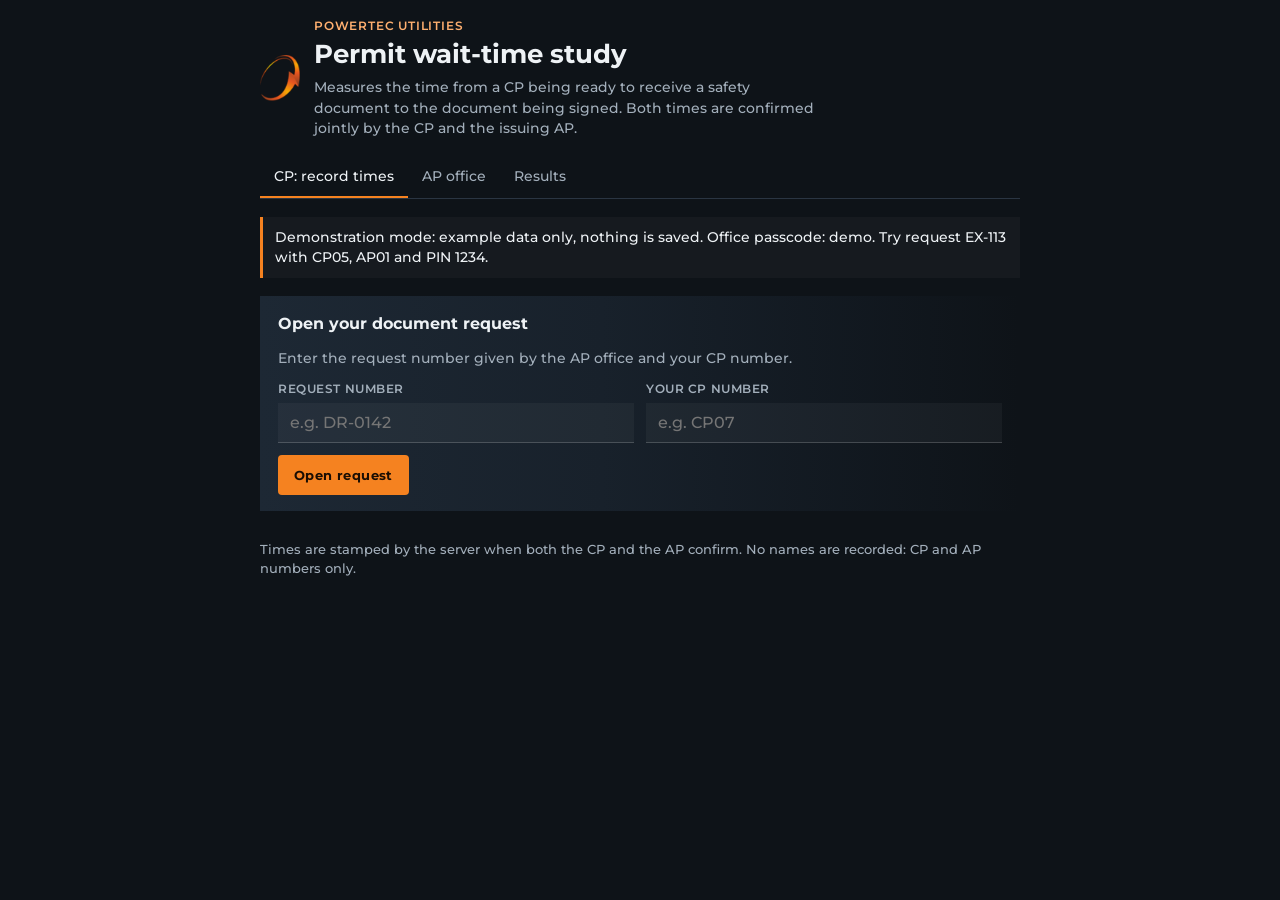
==== index.html @ 18c9f076 "Add files via upload" ====
<!doctype html>
<html lang="en-GB">
<head>
<meta charset="utf-8">
<meta name="viewport" content="width=device-width, initial-scale=1, viewport-fit=cover">
<title>Permit Wait-Time Study</title>
<meta name="description" content="Records the time from a CP being ready to receive a safety document to the document being signed.">
<meta name="theme-color" content="#0E1318">
<link rel="icon" type="image/png" href="favicon.png">
<link rel="apple-touch-icon" href="mark.png">
<link rel="preconnect" href="https://fonts.googleapis.com">
<link rel="preconnect" href="https://fonts.gstatic.com" crossorigin>
<link rel="stylesheet" href="https://fonts.googleapis.com/css2?family=Montserrat:wght@500;600;700&family=JetBrains+Mono:wght@500;700&display=swap">
<link rel="stylesheet" href="styles.css?v=1">
</head>
<body>
<div class="wrap">
  <header class="top">
    <img src="mark.png" alt="Powertec">
    <div>
      <div class="kicker">Powertec Utilities<span id="site-name"></span></div>
      <h1>Permit wait-time study</h1>
      <p>Measures the time from a CP being ready to receive a safety document to the document being signed. Both times are confirmed jointly by the CP and the issuing AP.</p>
    </div>
  </header>

  <nav class="tabs" aria-label="Views">
    <a href="#cp" data-view="cp">CP: record times</a>
    <a href="#office" data-view="office">AP office</a>
    <a href="#results" data-view="results">Results</a>
  </nav>

  <div id="status" class="msg info">Loading the study record…</div>

  <!-- CP -->
  <section id="view-cp" class="view" hidden>
    <div class="panel">
      <h2>Open your document request</h2>
      <p>Enter the request number given by the AP office and your CP number.</p>
      <div class="row">
        <label class="f">Request number<input id="cp-req" placeholder="e.g. DR-0142" autocomplete="off" autocapitalize="characters"></label>
        <label class="f">Your CP number<input id="cp-no" placeholder="e.g. CP07" autocomplete="off" autocapitalize="characters"></label>
      </div>
      <div class="actions"><button class="primary" id="cp-open">Open request</button></div>
      <div id="cp-open-msg" class="msg err" hidden></div>
    </div>

    <div class="panel card" id="cp-card" hidden>
      <div class="actions spread"><h2 id="cp-title"></h2><span id="cp-chip" class="chip"></span></div>
      <dl class="kv" id="cp-kv"></dl>

      <div id="cp-step" class="card">
        <h2 id="cp-step-title"></h2>
        <p id="cp-step-help"></p>
        <div class="row">
          <label class="f" id="cp-loc-wrap">Where<select id="cp-loc"><option value="office">At the AP office</option><option value="site">On site, at the point of work</option></select></label>
          <label class="f" id="cp-cause-wrap" hidden>What held up the issue?<select id="cp-cause">
            <option value="none">Nothing, issued straight away</option>
            <option value="keys">AP locating keys</option>
            <option value="box">Lockout box not available</option>
            <option value="locks">Locks not where expected</option>
            <option value="doc">Document not prepared</option>
            <option value="busy">AP issuing another document</option>
            <option value="isolation">Isolation not yet complete</option>
            <option value="other">Other</option>
          </select></label>
        </div>
        <div class="row">
          <label class="f">Issuing AP number<input id="cp-ap" placeholder="e.g. AP03" autocomplete="off" autocapitalize="characters"></label>
          <label class="f">AP PIN<input id="cp-pin" type="password" inputmode="numeric" autocomplete="off" placeholder="Entered by the AP"></label>
        </div>
        <label class="check"><input type="checkbox" id="cp-agree"><span id="cp-agree-text"></span></label>
        <div class="actions"><button class="primary" id="cp-confirm">Confirm</button></div>
        <div id="cp-msg" class="msg" hidden></div>
      </div>

      <div id="cp-done" class="card" hidden>
        <p class="muted">Time from ready to signed</p>
        <div class="big" id="cp-wait"></div>
        <p id="cp-done-note"></p>
      </div>
    </div>
  </section>

  <!-- AP OFFICE -->
  <section id="view-office" class="view" hidden>
    <div class="panel" id="of-login">
      <h2>AP office passcode</h2>
      <p>The office passcode protects registering requests and setting PINs.</p>
      <div class="row"><label class="f">Passcode<input id="of-pass" type="password" autocomplete="current-password"></label></div>
      <div class="actions"><button class="primary" id="of-login-btn">Unlock</button></div>
      <div id="of-login-msg" class="msg err" hidden></div>
    </div>

    <div id="of-main" hidden>
      <div class="wrap">
        <div class="panel">
          <h2>Register an approved request</h2>
          <p>When the AP office approves a document request, register it here so the CP can open it by its number.</p>
          <div class="row">
            <label class="f">Request number<input id="of-req" placeholder="e.g. DR-0142" autocomplete="off" autocapitalize="characters"></label>
            <label class="f">CP number<input id="of-cp" placeholder="e.g. CP07" autocomplete="off" autocapitalize="characters"></label>
            <label class="f">Document<select id="of-type"><option>HV PTW</option><option>LV PTW</option><option>SFT</option><option>LOA</option><option>Other</option></select></label>
          </div>
          <div class="actions"><button class="primary" id="of-add">Register request</button></div>
          <div id="of-msg" class="msg" hidden></div>
        </div>

        <div class="panel">
          <h2>Open requests</h2>
          <div class="list" id="of-list"></div>
        </div>

        <div class="panel">
          <h2>AP PINs</h2>
          <p>Each issuing AP sets a PIN and enters it on the CP's phone to confirm arrival and receipt, so neither time can be recorded without both people present.</p>
          <div class="row">
            <label class="f">AP number<input id="ap-no" placeholder="e.g. AP03" autocomplete="off" autocapitalize="characters"></label>
            <label class="f">New PIN (4 to 6 digits)<input id="ap-pin" type="password" inputmode="numeric" autocomplete="new-password"></label>
          </div>
          <div class="actions"><button class="ghost" id="ap-save">Save PIN</button></div>
          <div id="ap-msg" class="msg" hidden></div>
          <div class="list" id="ap-list"></div>
        </div>

        <div class="panel">
          <h2>Example records</h2>
          <p>Load example records to show how the results look, and remove them before the real study starts.</p>
          <div class="actions"><button class="ghost" id="ex-load">Load examples</button><button class="ghost" id="ex-clear">Remove examples</button><a class="ghost" href="qr.html" style="color:var(--text);text-decoration:none;border:1px solid var(--line);border-radius:4px;padding:11px 16px;font:700 13px var(--head)">Print CP QR cards</a></div>
          <div id="ex-msg" class="msg" hidden></div>
        </div>
      </div>
    </div>
  </section>

  <!-- RESULTS -->
  <section id="view-results" class="view" hidden>
    <div class="wrap">
      <div class="panel">
        <h2>Cost settings</h2>
        <div class="row">
          <label class="f">People waiting per document<input id="rs-people" type="number" min="1" value="3"></label>
          <label class="f">Average hourly cost per person (£)<input id="rs-rate" type="number" min="0" value="45"></label>
        </div>
        <p>People waiting is the CP plus their working party. Change both figures to suit the site.</p>
      </div>
      <div class="stats" id="rs-stats"></div>
      <div class="panel"><h2>What held up the issue</h2><div class="bars" id="rs-causes"></div></div>
      <div class="panel"><h2>Office or on site</h2><div class="bars" id="rs-loc"></div></div>
      <div class="panel"><h2>By document type</h2><div class="bars" id="rs-type"></div></div>
      <div class="panel">
        <div class="actions spread"><h2>Every completed document</h2><button class="ghost" id="rs-copy">Copy as CSV</button></div>
        <div id="rs-copy-msg" class="msg" hidden></div>
        <div class="tablebox"><table><thead><tr><th>Request</th><th>CP</th><th>Doc</th><th>Where</th><th>Ready</th><th>Signed</th><th>Wait</th><th>Held up by</th><th>AP</th></tr></thead><tbody id="rs-rows"></tbody></table></div>
      </div>
    </div>
  </section>

  <p class="foot">Times are stamped by the server when both the CP and the AP confirm. No names are recorded: CP and AP numbers only.</p>
</div>
<script src="config.js?v=1"></script>
<script src="app.js?v=1"></script>
</body>
</html>
---- styles.css ----
/* Powertec Permit Wait-Time Study. One narrow working column, used on a phone at the AP hatch or on site. */
:root{
  --bg:#0E1318; --line:#2A3542; --text:#EEF2F5; --muted:#A3AFBB;
  --accent:#F58220; --accent-ink:#FFB070; --good:#5FC98B; --warn:#F2C14E; --bad:#FF7A70;
  --fade:linear-gradient(90deg,#1D2834 0%,#18212B 45%,rgba(20,28,37,.55) 80%,rgba(14,19,24,0) 100%);
  --head:"Montserrat",system-ui,-apple-system,"Segoe UI",sans-serif;
  --mono:"JetBrains Mono",ui-monospace,"SFMono-Regular",Consolas,monospace;
  color-scheme:dark;
}
*{box-sizing:border-box}
html{-webkit-text-size-adjust:100%}
body{margin:0;background:var(--bg);color:var(--text);font:500 15px/1.5 var(--head);
  padding-left:max(16px,env(safe-area-inset-left,0px));padding-right:max(16px,env(safe-area-inset-right,0px));
  padding-block:calc(18px + env(safe-area-inset-top,0px)) calc(48px + env(safe-area-inset-bottom,0px))}
.wrap{max-width:760px;margin:0 auto;display:grid;gap:18px}
header.top{display:flex;gap:14px;align-items:center}
header.top img{width:40px;height:auto;flex:none}
header.top h1{font-size:clamp(20px,4.5vw,26px);margin:0;text-wrap:balance}
header.top p{margin:3px 0 0;color:var(--muted);font-size:13.5px;max-width:56ch}
.kicker{font-size:11.5px;font-weight:600;letter-spacing:.07em;text-transform:uppercase;color:var(--accent-ink)}
nav.tabs{display:flex;border-bottom:1px solid var(--line);overflow-x:auto}
nav.tabs a{padding:10px 14px 9px;color:var(--muted);text-decoration:none;border-bottom:2px solid transparent;white-space:nowrap;font-size:14px}
nav.tabs a[aria-current="page"]{color:var(--text);border-bottom-color:var(--accent)}
nav.tabs a:focus-visible{outline:2px solid var(--accent);outline-offset:2px}
.panel{background:var(--fade);padding:16px 18px;display:grid;gap:12px}
.panel h2{font-size:16px;margin:0}
.panel p{margin:0;color:var(--muted);font-size:14px}
label.f{display:grid;gap:5px;font-size:11.5px;font-weight:600;letter-spacing:.05em;text-transform:uppercase;color:var(--muted)}
input,select{font:500 16px var(--head);color:var(--text);background:rgba(255,255,255,.04);border:0;border-bottom:1px solid rgba(255,255,255,.18);padding:10px 12px;width:100%;border-radius:0}
input:focus,select:focus{outline:none;border-bottom-color:var(--accent)}
.row{display:grid;grid-template-columns:repeat(auto-fit,minmax(150px,1fr));gap:12px}
button{font:700 13px var(--head);letter-spacing:.03em;border:0;cursor:pointer;padding:12px 16px;border-radius:4px}
button.primary{background:var(--accent);color:#1A0E03}
button.ghost{background:transparent;color:var(--text);border:1px solid var(--line)}
button:disabled{opacity:.45;cursor:not-allowed}
button:focus-visible{outline:2px solid var(--accent-ink);outline-offset:2px}
.actions{display:flex;gap:8px;flex-wrap:wrap;align-items:center}
.spread{justify-content:space-between}
.msg{font-size:13.5px;padding:10px 12px;border-left:3px solid var(--line);background:rgba(255,255,255,.03)}
.msg.ok{border-color:var(--good)} .msg.err{border-color:var(--bad)} .msg.info{border-color:var(--accent)}
.mono{font-family:var(--mono);font-size:13px}
.chip{display:inline-block;font:700 11px var(--head);letter-spacing:.04em;text-transform:uppercase;padding:3px 8px;border-radius:3px;background:rgba(255,255,255,.07);color:var(--muted)}
.chip.registered{color:var(--warn);background:rgba(242,193,78,.12)}
.chip.arrived{color:var(--accent-ink);background:rgba(245,130,32,.14)}
.chip.received{color:var(--good);background:rgba(95,201,139,.12)}
.chip.ex{color:#9DB3C9;background:rgba(157,179,201,.12)}
.card{display:grid;gap:8px}
.kv{display:grid;grid-template-columns:110px minmax(0,1fr);gap:6px 12px;font-size:14px;margin:0}
.kv dt{color:var(--muted)} .kv dd{margin:0}
.big{font:700 34px/1 var(--head);font-variant-numeric:tabular-nums}
.stats{display:grid;grid-template-columns:repeat(auto-fit,minmax(150px,1fr));gap:6px}
.stat{background:var(--fade);padding:12px 14px;display:grid;gap:4px}
.stat b{font:700 22px var(--head);font-variant-numeric:tabular-nums}
.stat span{font-size:12.5px;color:var(--muted)}
.bars{display:grid;gap:10px}
.bar{display:grid;grid-template-columns:minmax(0,1fr) auto;gap:4px 12px;font-size:13.5px}
.bar small{color:var(--muted);font-variant-numeric:tabular-nums;text-align:right}
.bar .track{grid-column:1/-1;height:8px;background:rgba(255,255,255,.06);border-radius:4px;overflow:hidden}
.bar .fill{height:100%;background:var(--accent)}
.tablebox{overflow-x:auto}
table{border-collapse:collapse;width:100%;font-size:13px;font-variant-numeric:tabular-nums}
th{text-align:left;font-size:11px;letter-spacing:.06em;text-transform:uppercase;color:var(--muted);padding:8px;border-bottom:1px solid var(--line);white-space:nowrap}
td{padding:8px;border-top:1px solid rgba(255,255,255,.05);white-space:nowrap}
.list{display:grid;gap:6px}
.item{display:flex;justify-content:space-between;align-items:center;gap:10px;padding:10px 12px;background:var(--fade);font-size:14px;flex-wrap:wrap}
.muted{color:var(--muted)}
.check{display:flex;gap:10px;align-items:flex-start;font-size:14px}
.check input{width:auto;margin-top:4px}
.foot{color:var(--muted);font-size:12.5px}
.qr-sheet{display:grid;grid-template-columns:repeat(auto-fill,minmax(200px,1fr));gap:16px}
.qr-card{background:#fff;color:#111;padding:16px;display:grid;gap:8px;justify-items:center;text-align:center;border-radius:6px}
.qr-card b{font-size:15px} .qr-card small{font-size:11px;color:#444}
[hidden]{display:none!important}
@media print{
  body{background:#fff;color:#111;padding:0}
  .no-print{display:none!important}
  .qr-card{break-inside:avoid;border:1px solid #ccc}
}
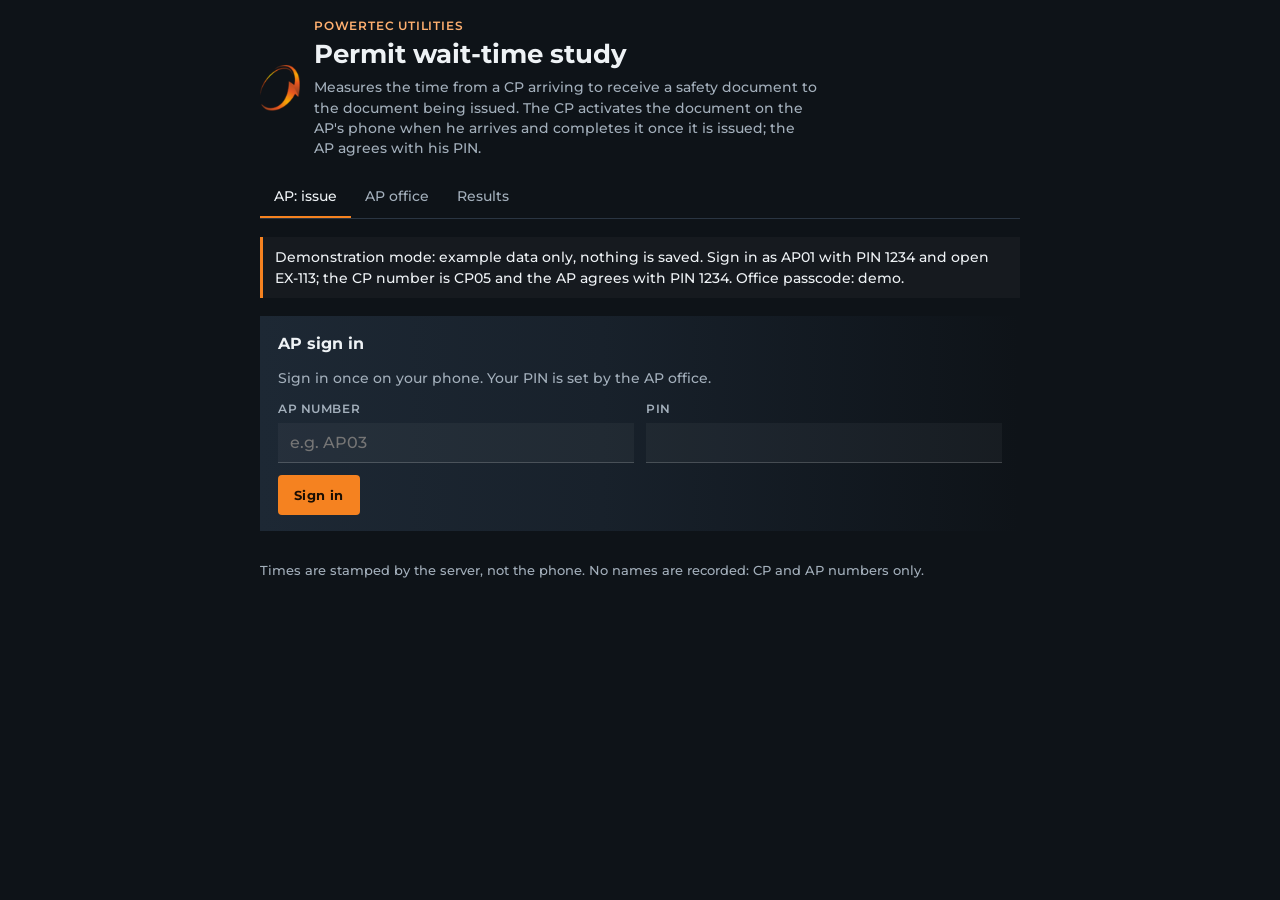
==== commit 2280b6a9: "Add files via upload" ====
--- a/index.html
+++ b/index.html
@@ -4,14 +4,14 @@
 <meta charset="utf-8">
 <meta name="viewport" content="width=device-width, initial-scale=1, viewport-fit=cover">
 <title>Permit Wait-Time Study</title>
-<meta name="description" content="Records the time from a CP being ready to receive a safety document to the document being signed.">
+<meta name="description" content="Records the time from a CP arriving to receive a safety document to the document being issued.">
 <meta name="theme-color" content="#0E1318">
 <link rel="icon" type="image/png" href="favicon.png">
 <link rel="apple-touch-icon" href="mark.png">
 <link rel="preconnect" href="https://fonts.googleapis.com">
 <link rel="preconnect" href="https://fonts.gstatic.com" crossorigin>
 <link rel="stylesheet" href="https://fonts.googleapis.com/css2?family=Montserrat:wght@500;600;700&family=JetBrains+Mono:wght@500;700&display=swap">
-<link rel="stylesheet" href="styles.css?v=1">
+<link rel="stylesheet" href="styles.css?v=3">
 </head>
 <body>
 <div class="wrap">
@@ -20,64 +20,82 @@
     <div>
       <div class="kicker">Powertec Utilities<span id="site-name"></span></div>
       <h1>Permit wait-time study</h1>
-      <p>Measures the time from a CP being ready to receive a safety document to the document being signed. Both times are confirmed jointly by the CP and the issuing AP.</p>
+      <p>Measures the time from a CP arriving to receive a safety document to the document being issued. The CP activates the document on the AP's phone when he arrives and completes it once it is issued; the AP agrees with his PIN.</p>
     </div>
   </header>
 
   <nav class="tabs" aria-label="Views">
-    <a href="#cp" data-view="cp">CP: record times</a>
+    <a href="#ap" data-view="ap">AP: issue</a>
     <a href="#office" data-view="office">AP office</a>
     <a href="#results" data-view="results">Results</a>
   </nav>
 
   <div id="status" class="msg info">Loading the study record…</div>
 
-  <!-- CP -->
-  <section id="view-cp" class="view" hidden>
-    <div class="panel">
-      <h2>Open your document request</h2>
-      <p>Enter the request number given by the AP office and your CP number.</p>
+  <!-- AP: ISSUE -->
+  <section id="view-ap" class="view" hidden>
+    <div class="panel" id="ap-login">
+      <h2>AP sign in</h2>
+      <p>Sign in once on your phone. Your PIN is set by the AP office.</p>
       <div class="row">
-        <label class="f">Request number<input id="cp-req" placeholder="e.g. DR-0142" autocomplete="off" autocapitalize="characters"></label>
-        <label class="f">Your CP number<input id="cp-no" placeholder="e.g. CP07" autocomplete="off" autocapitalize="characters"></label>
+        <label class="f">AP number<input id="ap-login-no" placeholder="e.g. AP03" autocomplete="username" autocapitalize="characters"></label>
+        <label class="f">PIN<input id="ap-login-pin" type="password" inputmode="numeric" autocomplete="current-password"></label>
       </div>
-      <div class="actions"><button class="primary" id="cp-open">Open request</button></div>
-      <div id="cp-open-msg" class="msg err" hidden></div>
+      <div class="actions"><button class="primary" id="ap-login-btn">Sign in</button></div>
+      <div id="ap-login-msg" class="msg err" hidden></div>
     </div>
 
-    <div class="panel card" id="cp-card" hidden>
-      <div class="actions spread"><h2 id="cp-title"></h2><span id="cp-chip" class="chip"></span></div>
-      <dl class="kv" id="cp-kv"></dl>
-
-      <div id="cp-step" class="card">
-        <h2 id="cp-step-title"></h2>
-        <p id="cp-step-help"></p>
-        <div class="row">
-          <label class="f" id="cp-loc-wrap">Where<select id="cp-loc"><option value="office">At the AP office</option><option value="site">On site, at the point of work</option></select></label>
-          <label class="f" id="cp-cause-wrap" hidden>What held up the issue?<select id="cp-cause">
-            <option value="none">Nothing, issued straight away</option>
-            <option value="keys">AP locating keys</option>
-            <option value="box">Lockout box not available</option>
-            <option value="locks">Locks not where expected</option>
-            <option value="doc">Document not prepared</option>
-            <option value="busy">AP issuing another document</option>
-            <option value="isolation">Isolation not yet complete</option>
-            <option value="other">Other</option>
-          </select></label>
-        </div>
-        <div class="row">
-          <label class="f">Issuing AP number<input id="cp-ap" placeholder="e.g. AP03" autocomplete="off" autocapitalize="characters"></label>
-          <label class="f">AP PIN<input id="cp-pin" type="password" inputmode="numeric" autocomplete="off" placeholder="Entered by the AP"></label>
-        </div>
-        <label class="check"><input type="checkbox" id="cp-agree"><span id="cp-agree-text"></span></label>
-        <div class="actions"><button class="primary" id="cp-confirm">Confirm</button></div>
-        <div id="cp-msg" class="msg" hidden></div>
+    <div id="ap-main" class="wrap" hidden>
+      <div class="panel">
+        <div class="actions spread"><h2>Open a document</h2><span class="muted">Signed in as <span class="mono" id="ap-me"></span> · <a href="#" id="ap-out" style="color:var(--muted)">Sign out</a></span></div>
+        <p>Enter the request number the CP gives you.</p>
+        <div class="row"><label class="f">Request number<input id="ap-req" placeholder="e.g. DR-0142" autocomplete="off" autocapitalize="characters"></label></div>
+        <div class="actions"><button class="primary" id="ap-open">Open</button></div>
+        <div id="ap-open-msg" class="msg err" hidden></div>
       </div>
 
-      <div id="cp-done" class="card" hidden>
-        <p class="muted">Time from ready to signed</p>
-        <div class="big" id="cp-wait"></div>
-        <p id="cp-done-note"></p>
+      <div class="panel card" id="ap-card" hidden>
+        <div class="actions spread"><h2 id="ap-title"></h2><span id="ap-chip" class="chip"></span></div>
+        <dl class="kv" id="ap-kv"></dl>
+
+        <div id="ap-step" class="card">
+          <div id="ap-cp-wrap" class="card">
+            <h2 id="ap-cp-title"></h2>
+            <p id="ap-cp-help"></p>
+            <div class="row">
+              <label class="f">CP number<input id="ap-cp" placeholder="e.g. CP07" autocomplete="off" autocapitalize="characters"></label>
+              <label class="f" id="ap-loc-wrap">Where<select id="ap-loc"><option value="office">At the AP office</option><option value="site">On site</option></select></label>
+              <label class="f" id="ap-cause-wrap" hidden>What held it up (optional)<select id="ap-cause">
+                <option value="none">Nothing, issued straight away</option>
+                <option value="keys">Locating keys</option>
+                <option value="box">Lockout box not available</option>
+                <option value="locks">Locks not where expected</option>
+                <option value="doc">Document not prepared</option>
+                <option value="busy">Issuing another document</option>
+                <option value="isolation">Isolation not yet complete</option>
+                <option value="other">Other</option>
+              </select></label>
+            </div>
+            <div class="actions"><button class="primary" id="ap-cp-ok"></button></div>
+          </div>
+          <div id="ap-agree-wrap" class="card" hidden>
+            <h2>AP: agree</h2>
+            <p>The CP has marked this document as issued. Enter your PIN to agree. The clock stops when you agree.</p>
+            <div class="row"><label class="f">Your PIN<input id="ap-agree-pin" type="password" inputmode="numeric" autocomplete="off"></label></div>
+            <div class="actions"><button class="primary" id="ap-agree-ok">Agree</button><button class="ghost" id="ap-agree-back">Back</button></div>
+          </div>
+          <div id="ap-msg" class="msg" hidden></div>
+        </div>
+
+        <div id="ap-done" class="card" hidden>
+          <p class="muted">Time from activated to issued</p>
+          <div class="big" id="ap-wait"></div>
+        </div>
+      </div>
+
+      <div class="panel">
+        <h2>Activated, waiting to be issued</h2>
+        <div class="list" id="ap-active"></div>
       </div>
     </div>
   </section>
@@ -96,7 +114,7 @@
       <div class="wrap">
         <div class="panel">
           <h2>Register an approved request</h2>
-          <p>When the AP office approves a document request, register it here so the CP can open it by its number.</p>
+          <p>When the AP office approves a document request, register it here. It then appears on every AP's phone.</p>
           <div class="row">
             <label class="f">Request number<input id="of-req" placeholder="e.g. DR-0142" autocomplete="off" autocapitalize="characters"></label>
             <label class="f">CP number<input id="of-cp" placeholder="e.g. CP07" autocomplete="off" autocapitalize="characters"></label>
@@ -113,20 +131,20 @@
 
         <div class="panel">
           <h2>AP PINs</h2>
-          <p>Each issuing AP sets a PIN and enters it on the CP's phone to confirm arrival and receipt, so neither time can be recorded without both people present.</p>
+          <p>Each issuing AP signs in on his own phone with his AP number and PIN.</p>
           <div class="row">
             <label class="f">AP number<input id="ap-no" placeholder="e.g. AP03" autocomplete="off" autocapitalize="characters"></label>
             <label class="f">New PIN (4 to 6 digits)<input id="ap-pin" type="password" inputmode="numeric" autocomplete="new-password"></label>
           </div>
           <div class="actions"><button class="ghost" id="ap-save">Save PIN</button></div>
-          <div id="ap-msg" class="msg" hidden></div>
+          <div id="ap-msg2" class="msg" hidden></div>
           <div class="list" id="ap-list"></div>
         </div>
 
         <div class="panel">
           <h2>Example records</h2>
           <p>Load example records to show how the results look, and remove them before the real study starts.</p>
-          <div class="actions"><button class="ghost" id="ex-load">Load examples</button><button class="ghost" id="ex-clear">Remove examples</button><a class="ghost" href="qr.html" style="color:var(--text);text-decoration:none;border:1px solid var(--line);border-radius:4px;padding:11px 16px;font:700 13px var(--head)">Print CP QR cards</a></div>
+          <div class="actions"><button class="ghost" id="ex-load">Load examples</button><button class="ghost" id="ex-clear">Remove examples</button></div>
           <div id="ex-msg" class="msg" hidden></div>
         </div>
       </div>
@@ -151,14 +169,14 @@
       <div class="panel">
         <div class="actions spread"><h2>Every completed document</h2><button class="ghost" id="rs-copy">Copy as CSV</button></div>
         <div id="rs-copy-msg" class="msg" hidden></div>
-        <div class="tablebox"><table><thead><tr><th>Request</th><th>CP</th><th>Doc</th><th>Where</th><th>Ready</th><th>Signed</th><th>Wait</th><th>Held up by</th><th>AP</th></tr></thead><tbody id="rs-rows"></tbody></table></div>
+        <div class="tablebox"><table><thead><tr><th>Request</th><th>CP</th><th>Doc</th><th>Where</th><th>Activated</th><th>Issued</th><th>Wait</th><th>Held up by</th><th>AP</th></tr></thead><tbody id="rs-rows"></tbody></table></div>
       </div>
     </div>
   </section>
 
-  <p class="foot">Times are stamped by the server when both the CP and the AP confirm. No names are recorded: CP and AP numbers only.</p>
+  <p class="foot">Times are stamped by the server, not the phone. No names are recorded: CP and AP numbers only.</p>
 </div>
-<script src="config.js?v=1"></script>
-<script src="app.js?v=1"></script>
+<script src="config.js?v=3"></script>
+<script src="app.js?v=3"></script>
 </body>
 </html>
--- a/styles.css
+++ b/styles.css
@@ -41,8 +41,8 @@
 .mono{font-family:var(--mono);font-size:13px}
 .chip{display:inline-block;font:700 11px var(--head);letter-spacing:.04em;text-transform:uppercase;padding:3px 8px;border-radius:3px;background:rgba(255,255,255,.07);color:var(--muted)}
 .chip.registered{color:var(--warn);background:rgba(242,193,78,.12)}
-.chip.arrived{color:var(--accent-ink);background:rgba(245,130,32,.14)}
-.chip.received{color:var(--good);background:rgba(95,201,139,.12)}
+.chip.active{color:var(--accent-ink);background:rgba(245,130,32,.14)}
+.chip.issued{color:var(--good);background:rgba(95,201,139,.12)}
 .chip.ex{color:#9DB3C9;background:rgba(157,179,201,.12)}
 .card{display:grid;gap:8px}
 .kv{display:grid;grid-template-columns:110px minmax(0,1fr);gap:6px 12px;font-size:14px;margin:0}
@@ -64,15 +64,9 @@
 .list{display:grid;gap:6px}
 .item{display:flex;justify-content:space-between;align-items:center;gap:10px;padding:10px 12px;background:var(--fade);font-size:14px;flex-wrap:wrap}
 .muted{color:var(--muted)}
+button.item.pick{width:100%;border:0;border-radius:0;color:var(--text);font:500 14px var(--head);letter-spacing:0;text-align:left;cursor:pointer}
+button.item.pick:hover{background:linear-gradient(90deg,#24313F 0%,#1C2733 50%,rgba(20,28,37,.4) 100%)}
 .check{display:flex;gap:10px;align-items:flex-start;font-size:14px}
 .check input{width:auto;margin-top:4px}
 .foot{color:var(--muted);font-size:12.5px}
-.qr-sheet{display:grid;grid-template-columns:repeat(auto-fill,minmax(200px,1fr));gap:16px}
-.qr-card{background:#fff;color:#111;padding:16px;display:grid;gap:8px;justify-items:center;text-align:center;border-radius:6px}
-.qr-card b{font-size:15px} .qr-card small{font-size:11px;color:#444}
 [hidden]{display:none!important}
-@media print{
-  body{background:#fff;color:#111;padding:0}
-  .no-print{display:none!important}
-  .qr-card{break-inside:avoid;border:1px solid #ccc}
-}
